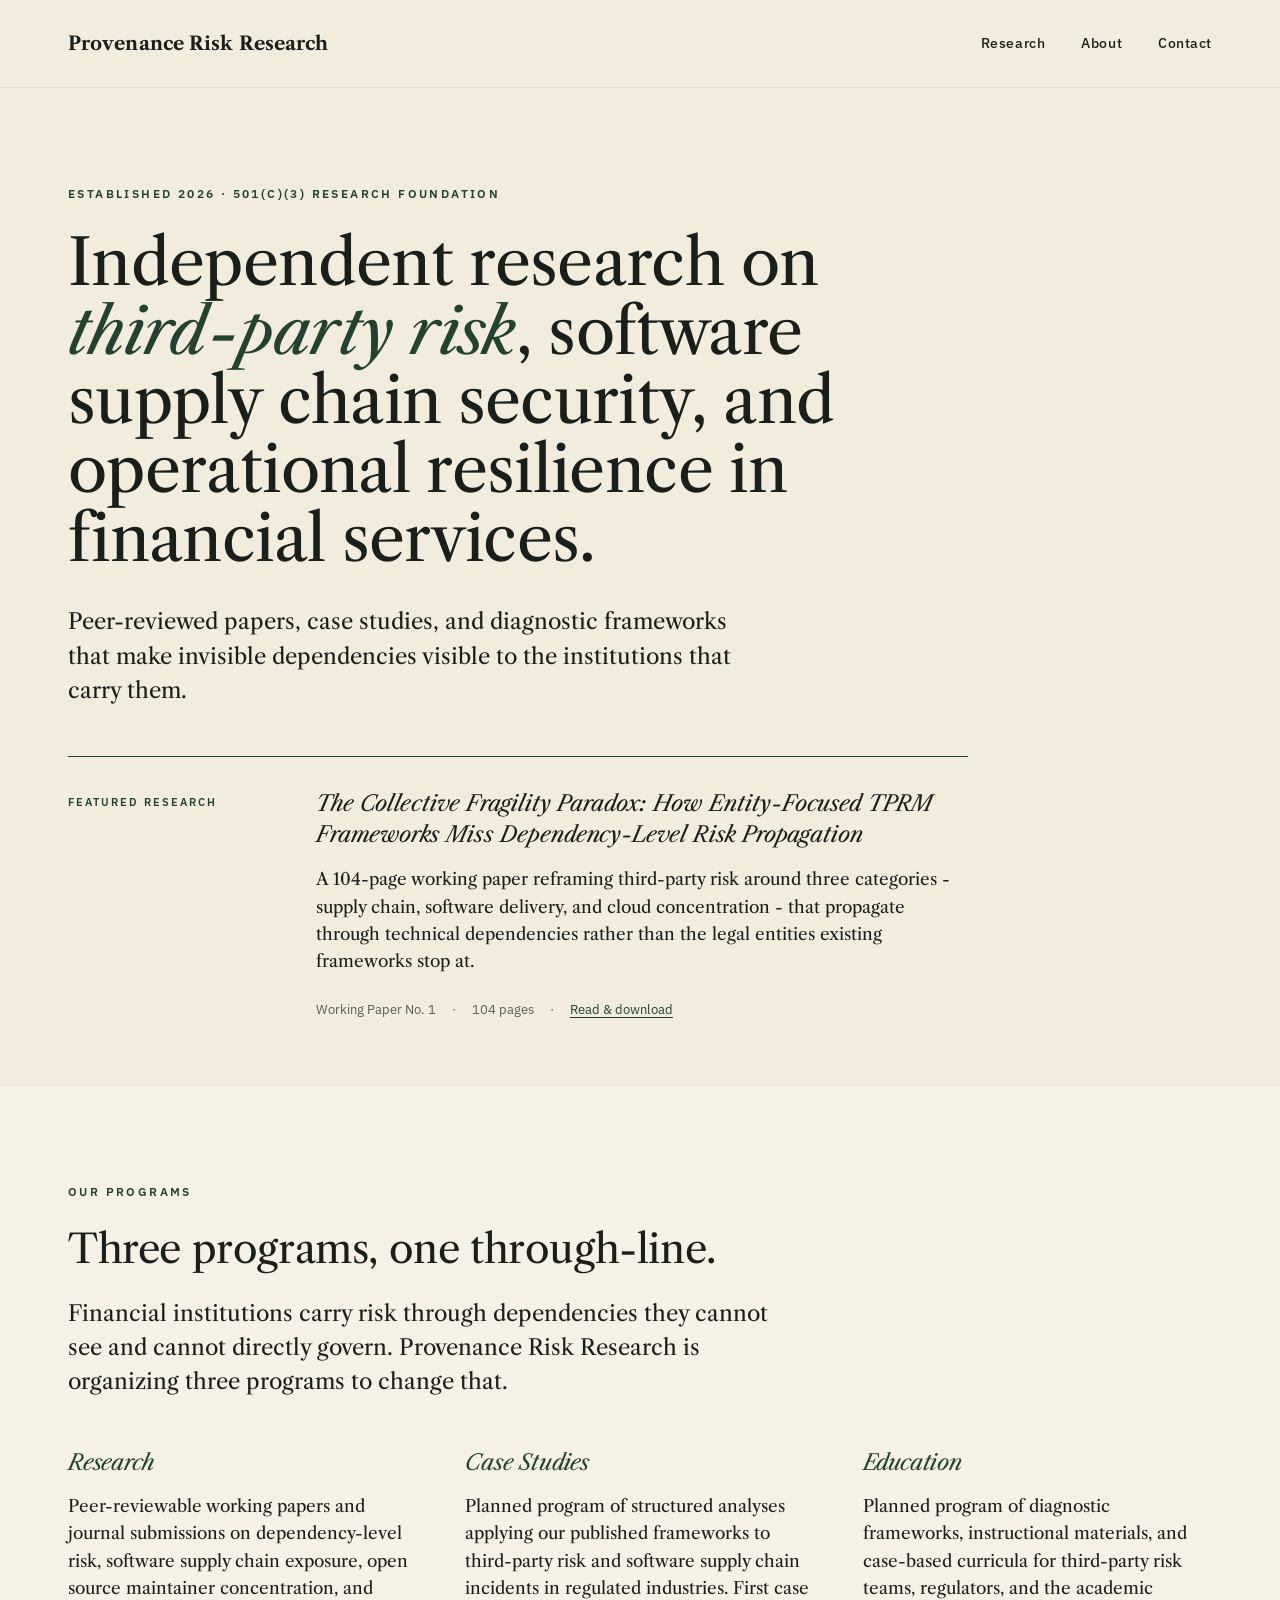
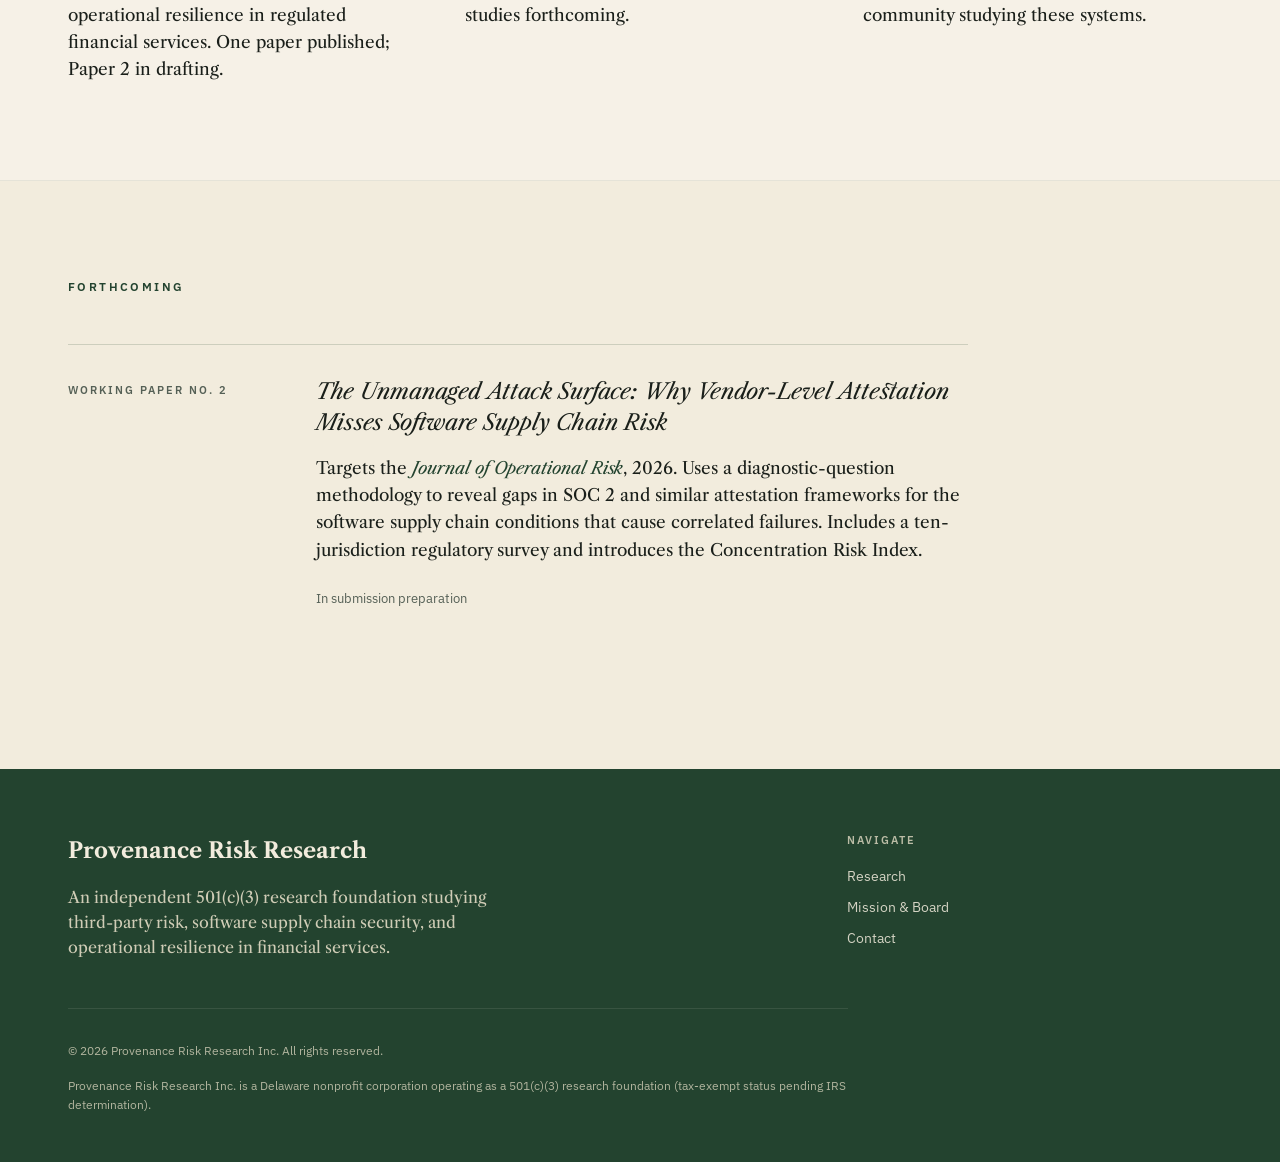
==== index.html @ a66f8438 "feat: initial commit - Provenance Risk Research site MVP v1.0 Home, Research, About, and Contact pag" ====
<!DOCTYPE html>
<html lang="en">
<head>
<meta charset="UTF-8">
<meta name="viewport" content="width=device-width, initial-scale=1.0">
<title>Provenance Risk Research - Independent research on third-party risk and software supply chain security</title>
<meta name="description" content="Provenance Risk Research Inc. is a 501(c)(3) research foundation publishing peer-reviewed work on third-party risk management, software supply chain security, and operational resilience in financial services.">
<meta name="robots" content="index, follow">

<meta property="og:title" content="Provenance Risk Research">
<meta property="og:description" content="Independent 501(c)(3) research on third-party risk, software supply chain security, and operational resilience in financial services.">
<meta property="og:type" content="website">
<meta property="og:url" content="https://provenanceriskresearch.org/">

<link rel="preconnect" href="https://fonts.googleapis.com">
<link rel="preconnect" href="https://fonts.gstatic.com" crossorigin>
<link href="https://fonts.googleapis.com/css2?family=Libre+Caslon+Text:ital,wght@0,400;0,700;1,400&family=IBM+Plex+Sans:wght@400;500;600&display=swap" rel="stylesheet">
<link rel="stylesheet" href="css/styles.css">
</head>
<body>
<a class="skip-link" href="#main">Skip to content</a>

<header class="site-header">
  <div class="page nav" role="navigation" aria-label="Primary">
    <a href="/" class="wordmark">Provenance Risk Research</a>
    <button class="nav-toggle" aria-controls="nav-links" aria-expanded="false">Menu</button>
    <ul class="nav-links" id="nav-links">
      <li><a href="research.html">Research</a></li>
      <li><a href="about.html">About</a></li>
      <li><a href="contact.html">Contact</a></li>
    </ul>
  </div>
</header>

<main id="main">

  <section class="hero">
    <div class="page">
      <span class="eyebrow">Established 2026 &middot; 501(c)(3) Research Foundation</span>
      <h1 class="headline">Independent research on <em>third-party risk</em>, software supply chain security, and operational resilience in financial services.</h1>
      <p class="lede">Peer-reviewed papers, case studies, and diagnostic frameworks that make invisible dependencies visible to the institutions that carry them.</p>

      <div class="featured-paper">
        <div class="label">Featured Research</div>
        <div>
          <div class="title"><a href="research.html#paper-1">The Collective Fragility Paradox: How Entity-Focused TPRM Frameworks Miss Dependency-Level Risk Propagation</a></div>
          <p class="abstract">A 104-page working paper reframing third-party risk around three categories - supply chain, software delivery, and cloud concentration - that propagate through technical dependencies rather than the legal entities existing frameworks stop at.</p>
          <div class="meta-row">
            <span>Working Paper No. 1</span>
            <span>&middot;</span>
            <span>104 pages</span>
            <span>&middot;</span>
            <a href="research.html#paper-1">Read &amp; download</a>
          </div>
        </div>
      </div>
    </div>
  </section>

  <section class="pillars">
    <div class="page">
      <span class="eyebrow">Our Programs</span>
      <h2>Three programs, one through-line.</h2>
      <p class="lede" style="max-width: 720px; margin-top: var(--space-3);">Financial institutions carry risk through dependencies they cannot see and cannot directly govern. Provenance Risk Research is organizing three programs to change that.</p>

      <div class="pillars-grid">
        <div class="pillar">
          <h3>Research</h3>
          <p>Peer-reviewable working papers and journal submissions on dependency-level risk, software supply chain exposure, open source maintainer concentration, and operational resilience in regulated financial services. One paper published; Paper 2 in drafting.</p>
        </div>
        <div class="pillar">
          <h3>Case Studies</h3>
          <p>Planned program of structured analyses applying our published frameworks to third-party risk and software supply chain incidents in regulated industries. First case studies forthcoming.</p>
        </div>
        <div class="pillar">
          <h3>Education</h3>
          <p>Planned program of diagnostic frameworks, instructional materials, and case-based curricula for third-party risk teams, regulators, and the academic community studying these systems.</p>
        </div>
      </div>
    </div>
  </section>

  <section class="hero">
    <div class="page">
      <span class="eyebrow">Forthcoming</span>
      <div class="featured-paper" style="border-top-color: var(--rule);">
        <div class="label" style="color: var(--ink-muted);">Working Paper No. 2</div>
        <div>
          <div class="title" style="color: var(--ink);">The Unmanaged Attack Surface: Why Vendor-Level Attestation Misses Software Supply Chain Risk</div>
          <p class="abstract">Targets the <em>Journal of Operational Risk</em>, 2026. Uses a diagnostic-question methodology to reveal gaps in SOC 2 and similar attestation frameworks for the software supply chain conditions that cause correlated failures. Includes a ten-jurisdiction regulatory survey and introduces the Concentration Risk Index.</p>
          <div class="meta-row">
            <span>In submission preparation</span>
          </div>
        </div>
      </div>
    </div>
  </section>

</main>

<footer class="site-footer">
  <div class="page">
    <div class="footer-grid">
      <div>
        <div class="wordmark-white">Provenance Risk Research</div>
        <p class="tagline">An independent 501(c)(3) research foundation studying third-party risk, software supply chain security, and operational resilience in financial services.</p>
      </div>
      <div>
        <h4>Navigate</h4>
        <ul>
          <li><a href="research.html">Research</a></li>
          <li><a href="about.html">Mission &amp; Board</a></li>
          <li><a href="contact.html">Contact</a></li>
        </ul>
      </div>
    </div>
    <div class="footer-legal">
      <p>&copy; 2026 Provenance Risk Research Inc. All rights reserved.</p>
      <p>Provenance Risk Research Inc. is a Delaware nonprofit corporation operating as a 501(c)(3) research foundation (tax-exempt status pending IRS determination).</p>
    </div>
  </div>
</footer>

<script src="js/main.js"></script>
</body>
</html>
---- css/styles.css ----
/* Provenance Risk Research - styles.css
   Palette: Deep Forest + Cream
   Type: Libre Caslon Text (serif) + IBM Plex Sans (sans)
*/

:root {
  --forest: #23432F;
  --forest-deep: #1A3024;
  --forest-muted: #4A6354;
  --cream: #F2ECDD;
  --cream-light: #F6F1E7;
  --cream-warm: #EEE5CE;
  --ink: #1A1F1A;
  --ink-muted: #556056;
  --rule: rgba(35, 67, 47, 0.18);
  --rule-soft: rgba(35, 67, 47, 0.08);

  --font-serif: 'Libre Caslon Text', 'Source Serif 4', Georgia, serif;
  --font-sans: 'IBM Plex Sans', -apple-system, BlinkMacSystemFont, 'Segoe UI', sans-serif;

  --space-1: 8px;
  --space-2: 16px;
  --space-3: 24px;
  --space-4: 32px;
  --space-5: 48px;
  --space-6: 64px;
  --space-7: 96px;
  --space-8: 128px;

  --page-max: 1240px;
  --content-max: 720px;
  --wide-max: 960px;
}

* { box-sizing: border-box; margin: 0; padding: 0; }

html {
  font-size: 16px;
  scroll-behavior: smooth;
}

body {
  font-family: var(--font-serif);
  font-size: 18px;
  line-height: 1.65;
  color: var(--ink);
  background: var(--cream);
  -webkit-font-smoothing: antialiased;
  -moz-osx-font-smoothing: grayscale;
}

/* ===== Skip link (accessibility) ===== */
.skip-link {
  position: absolute;
  left: -9999px;
  top: 0;
  background: var(--forest);
  color: var(--cream);
  padding: 12px 20px;
  font-family: var(--font-sans);
  font-size: 14px;
  text-decoration: none;
  z-index: 1000;
}
.skip-link:focus { left: 16px; top: 16px; }

/* ===== Typography ===== */
h1, h2, h3, h4, h5, h6 { font-family: var(--font-serif); font-weight: 400; letter-spacing: -0.01em; }

h1 { font-size: clamp(40px, 5.5vw, 64px); line-height: 1.08; }
h2 { font-size: clamp(28px, 3.2vw, 40px); line-height: 1.2; }
h3 { font-size: 22px; line-height: 1.35; }
h4 { font-size: 18px; line-height: 1.4; font-weight: 700; }

p { margin-bottom: 1em; }
p:last-child { margin-bottom: 0; }

em { font-style: italic; color: var(--forest); }

a {
  color: var(--forest);
  text-decoration: underline;
  text-decoration-thickness: 1px;
  text-underline-offset: 3px;
  transition: color 0.15s ease;
}
a:hover { color: var(--forest-deep); text-decoration-thickness: 2px; }

.eyebrow {
  font-family: var(--font-sans);
  font-size: 12px;
  font-weight: 600;
  letter-spacing: 0.2em;
  text-transform: uppercase;
  color: var(--forest);
  margin-bottom: var(--space-3);
  display: block;
}

.lede {
  font-size: clamp(18px, 2vw, 22px);
  line-height: 1.55;
  color: var(--ink);
}

.meta {
  font-family: var(--font-sans);
  font-size: 13px;
  letter-spacing: 0.02em;
  color: var(--ink-muted);
}

/* ===== Layout ===== */
.page {
  max-width: var(--page-max);
  margin: 0 auto;
  padding: 0 var(--space-5);
}

.content {
  max-width: var(--content-max);
}

.wide {
  max-width: var(--wide-max);
}

/* ===== Header / Nav ===== */
.site-header {
  padding: var(--space-4) 0;
  border-bottom: 1px solid var(--rule-soft);
  background: var(--cream);
}

.nav {
  display: flex;
  justify-content: space-between;
  align-items: center;
}

.wordmark {
  font-family: var(--font-serif);
  font-size: 19px;
  font-weight: 700;
  letter-spacing: 0.005em;
  color: var(--ink);
  text-decoration: none;
  line-height: 1;
}
.wordmark:hover { color: var(--forest); text-decoration: none; }

.nav-links {
  display: flex;
  gap: 36px;
  list-style: none;
  font-family: var(--font-sans);
  font-size: 14px;
  font-weight: 500;
  letter-spacing: 0.04em;
}

.nav-links a {
  color: var(--ink);
  text-decoration: none;
  padding: 6px 0;
  border-bottom: 1px solid transparent;
  transition: border-color 0.15s ease, color 0.15s ease;
}
.nav-links a:hover { color: var(--forest); border-bottom-color: var(--forest); }
.nav-links a.active { color: var(--forest); border-bottom-color: var(--forest); }

.nav-toggle {
  display: none;
  background: none;
  border: 0;
  padding: 8px;
  cursor: pointer;
  color: var(--ink);
  font-family: var(--font-sans);
  font-size: 13px;
}

/* ===== Hero ===== */
.hero {
  padding: var(--space-7) 0 var(--space-6);
}

.hero .headline {
  max-width: 900px;
  margin-bottom: var(--space-4);
}

.hero .lede {
  max-width: 700px;
  margin-bottom: var(--space-5);
}

/* ===== Featured callout (paper on home) ===== */
.featured-paper {
  border-top: 1px solid var(--forest);
  padding-top: var(--space-4);
  display: grid;
  grid-template-columns: 200px 1fr;
  gap: var(--space-5);
  max-width: 900px;
  margin-top: var(--space-5);
}

.featured-paper .label {
  font-family: var(--font-sans);
  font-size: 11px;
  font-weight: 600;
  letter-spacing: 0.18em;
  text-transform: uppercase;
  color: var(--forest);
  padding-top: 4px;
}

.featured-paper .title {
  font-family: var(--font-serif);
  font-size: 22px;
  font-style: italic;
  line-height: 1.4;
  margin-bottom: var(--space-2);
}
.featured-paper .title a { text-decoration: none; color: var(--ink); }
.featured-paper .title a:hover { color: var(--forest); }

.featured-paper .abstract {
  font-size: 17px;
  line-height: 1.6;
  color: var(--ink);
  margin-bottom: var(--space-3);
}

.featured-paper .meta-row {
  font-family: var(--font-sans);
  font-size: 13px;
  color: var(--ink-muted);
  display: flex;
  gap: 16px;
  flex-wrap: wrap;
}
.featured-paper .meta-row a {
  color: var(--forest);
  text-decoration: underline;
  text-underline-offset: 3px;
}

/* ===== Pillars ===== */
.pillars {
  padding: var(--space-7) 0;
  background: var(--cream-light);
  border-top: 1px solid var(--rule-soft);
  border-bottom: 1px solid var(--rule-soft);
}

.pillars-grid {
  display: grid;
  grid-template-columns: repeat(3, 1fr);
  gap: var(--space-5);
  margin-top: var(--space-5);
}

.pillar h3 {
  color: var(--forest);
  margin-bottom: var(--space-2);
  font-style: italic;
}

.pillar p {
  font-size: 17px;
  line-height: 1.6;
}

/* ===== Page header (inner pages) ===== */
.page-header {
  padding: var(--space-6) 0 var(--space-5);
  border-bottom: 1px solid var(--rule);
}

.page-header h1 {
  font-size: clamp(36px, 4.5vw, 52px);
  margin-bottom: var(--space-3);
}

.page-header .lede {
  max-width: 680px;
}

/* ===== Research listing ===== */
.paper-list {
  padding: var(--space-6) 0;
}

.paper-entry {
  padding: var(--space-5) 0;
  border-bottom: 1px solid var(--rule-soft);
  display: grid;
  grid-template-columns: 220px 1fr;
  gap: var(--space-5);
}
.paper-entry:last-child { border-bottom: 0; }

.paper-entry .side {
  font-family: var(--font-sans);
  font-size: 12px;
  font-weight: 600;
  letter-spacing: 0.18em;
  text-transform: uppercase;
  color: var(--forest);
}
.paper-entry .side .status {
  display: block;
  margin-top: 6px;
  font-weight: 400;
  letter-spacing: 0.04em;
  text-transform: none;
  color: var(--ink-muted);
  font-size: 13px;
}

.paper-entry h2 {
  font-style: italic;
  font-size: 26px;
  line-height: 1.3;
  margin-bottom: var(--space-3);
}
.paper-entry h2 a { color: var(--ink); text-decoration: none; }
.paper-entry h2 a:hover { color: var(--forest); }

.paper-entry .abstract {
  font-size: 17px;
  line-height: 1.6;
  margin-bottom: var(--space-3);
}

.paper-entry .actions {
  display: flex;
  gap: var(--space-3);
  font-family: var(--font-sans);
  font-size: 14px;
  font-weight: 500;
}

/* ===== Dataset card ===== */
.dataset {
  padding: var(--space-5) 0;
  border-bottom: 1px solid var(--rule-soft);
}

.dataset h2 {
  font-style: italic;
  font-size: 26px;
  margin-bottom: var(--space-2);
}

.dataset .dataset-meta {
  font-family: var(--font-sans);
  font-size: 13px;
  color: var(--ink-muted);
  margin-bottom: var(--space-3);
  letter-spacing: 0.02em;
}

.dataset .description {
  font-size: 17px;
  line-height: 1.6;
  margin-bottom: var(--space-3);
  max-width: 720px;
}

/* ===== About: board ===== */
.board {
  padding: var(--space-6) 0;
}

.board-grid {
  display: grid;
  grid-template-columns: repeat(3, 1fr);
  gap: var(--space-5);
  margin-top: var(--space-4);
}

.director {
  padding-top: var(--space-3);
  border-top: 1px solid var(--forest);
}

.director h3 {
  font-size: 20px;
  font-weight: 700;
  margin-bottom: var(--space-1);
}

.director .title {
  font-family: var(--font-sans);
  font-size: 12px;
  font-weight: 600;
  letter-spacing: 0.15em;
  text-transform: uppercase;
  color: var(--forest);
  margin-bottom: var(--space-2);
}

.director .bio {
  font-size: 16px;
  line-height: 1.6;
  color: var(--ink);
}

/* ===== Section heading (inner content) ===== */
.section {
  padding: var(--space-6) 0;
}
.section + .section { padding-top: 0; }

.section h2 {
  margin-bottom: var(--space-3);
}

.section .body p {
  font-size: 18px;
  line-height: 1.7;
  max-width: 720px;
  margin-bottom: var(--space-3);
}

/* ===== Contact ===== */
.contact-block {
  padding: var(--space-6) 0 var(--space-7);
}

.contact-item {
  margin-bottom: var(--space-5);
  max-width: 640px;
}

.contact-item .label {
  font-family: var(--font-sans);
  font-size: 12px;
  font-weight: 600;
  letter-spacing: 0.18em;
  text-transform: uppercase;
  color: var(--forest);
  margin-bottom: var(--space-2);
  display: block;
}

.contact-item .email {
  font-family: var(--font-serif);
  font-size: 24px;
  font-style: italic;
}

/* ===== Footer ===== */
.site-footer {
  background: var(--forest);
  color: var(--cream);
  padding: var(--space-6) 0 var(--space-4);
  margin-top: var(--space-7);
}

.footer-grid {
  display: grid;
  grid-template-columns: 2fr 1fr;
  gap: var(--space-5);
  margin-bottom: var(--space-5);
}

.footer-grid h4 {
  font-family: var(--font-sans);
  font-size: 11px;
  font-weight: 600;
  letter-spacing: 0.18em;
  text-transform: uppercase;
  color: var(--cream-warm);
  margin-bottom: var(--space-2);
  opacity: 0.75;
}

.site-footer .wordmark-white {
  font-family: var(--font-serif);
  font-size: 22px;
  font-weight: 700;
  color: var(--cream);
  margin-bottom: var(--space-2);
}

.site-footer .tagline {
  font-size: 16px;
  line-height: 1.55;
  color: var(--cream-warm);
  opacity: 0.85;
  max-width: 420px;
}

.site-footer ul {
  list-style: none;
  font-family: var(--font-sans);
  font-size: 14px;
}
.site-footer ul li { margin-bottom: var(--space-1); }
.site-footer a {
  color: var(--cream);
  text-decoration: none;
  opacity: 0.85;
}
.site-footer a:hover { opacity: 1; text-decoration: underline; text-underline-offset: 3px; }

.footer-legal {
  padding-top: var(--space-4);
  border-top: 1px solid rgba(242, 236, 221, 0.15);
  font-family: var(--font-sans);
  font-size: 12px;
  color: var(--cream-warm);
  opacity: 0.7;
  line-height: 1.6;
  max-width: 780px;
}

.footer-legal p { margin-bottom: var(--space-2); }

/* ===== Responsive ===== */
@media (max-width: 900px) {
  .pillars-grid { grid-template-columns: 1fr; }
  .board-grid { grid-template-columns: 1fr; }
  .footer-grid { grid-template-columns: 1fr; }
  .featured-paper { grid-template-columns: 1fr; gap: var(--space-3); }
  .paper-entry { grid-template-columns: 1fr; gap: var(--space-3); }
}

@media (max-width: 720px) {
  .page { padding: 0 var(--space-3); }
  .hero { padding: var(--space-5) 0 var(--space-4); }
  .section { padding: var(--space-5) 0; }
  .nav-links { display: none; }
  .nav-toggle { display: block; }
  .nav-links.open {
    display: flex;
    position: absolute;
    top: 72px;
    left: 0;
    right: 0;
    background: var(--cream);
    flex-direction: column;
    gap: 0;
    padding: var(--space-3) var(--space-5);
    border-bottom: 1px solid var(--rule);
    z-index: 10;
  }
  .nav-links.open li { padding: 12px 0; border-bottom: 1px solid var(--rule-soft); }
  .nav-links.open li:last-child { border-bottom: 0; }
}
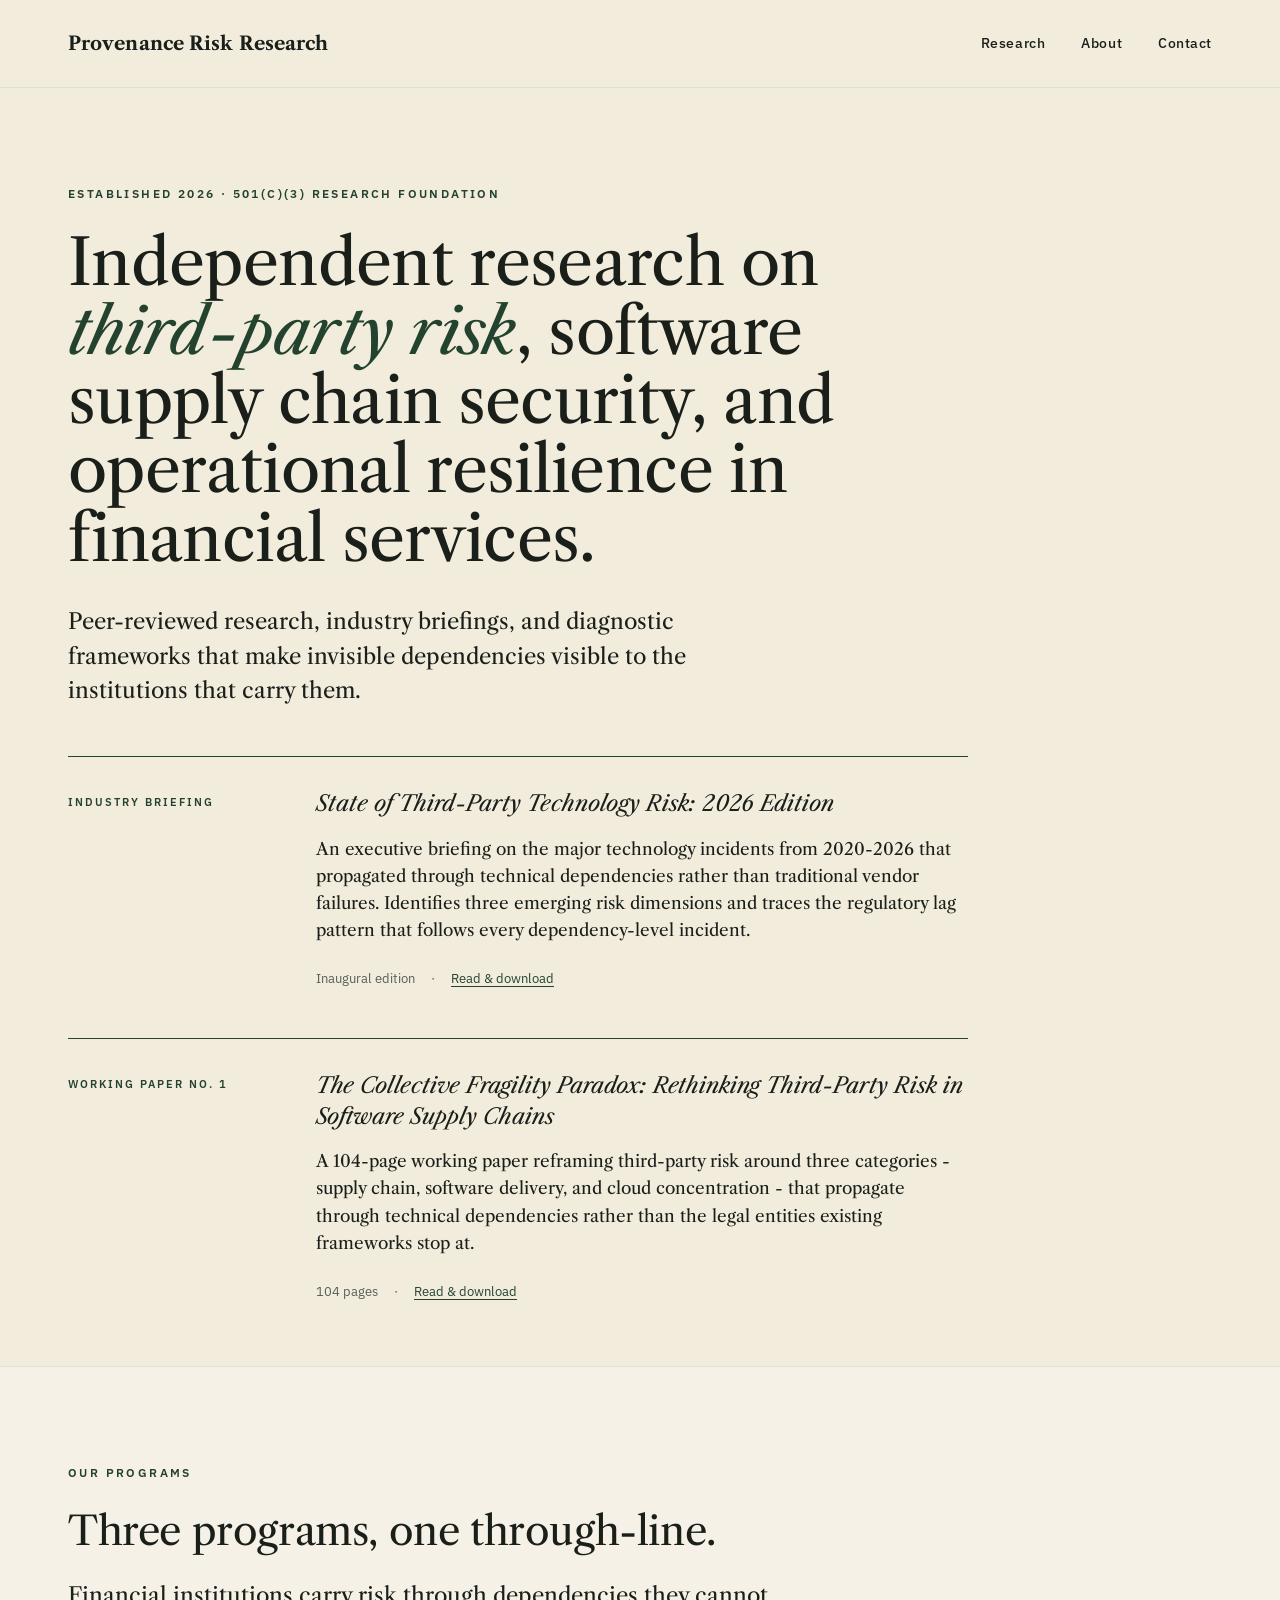
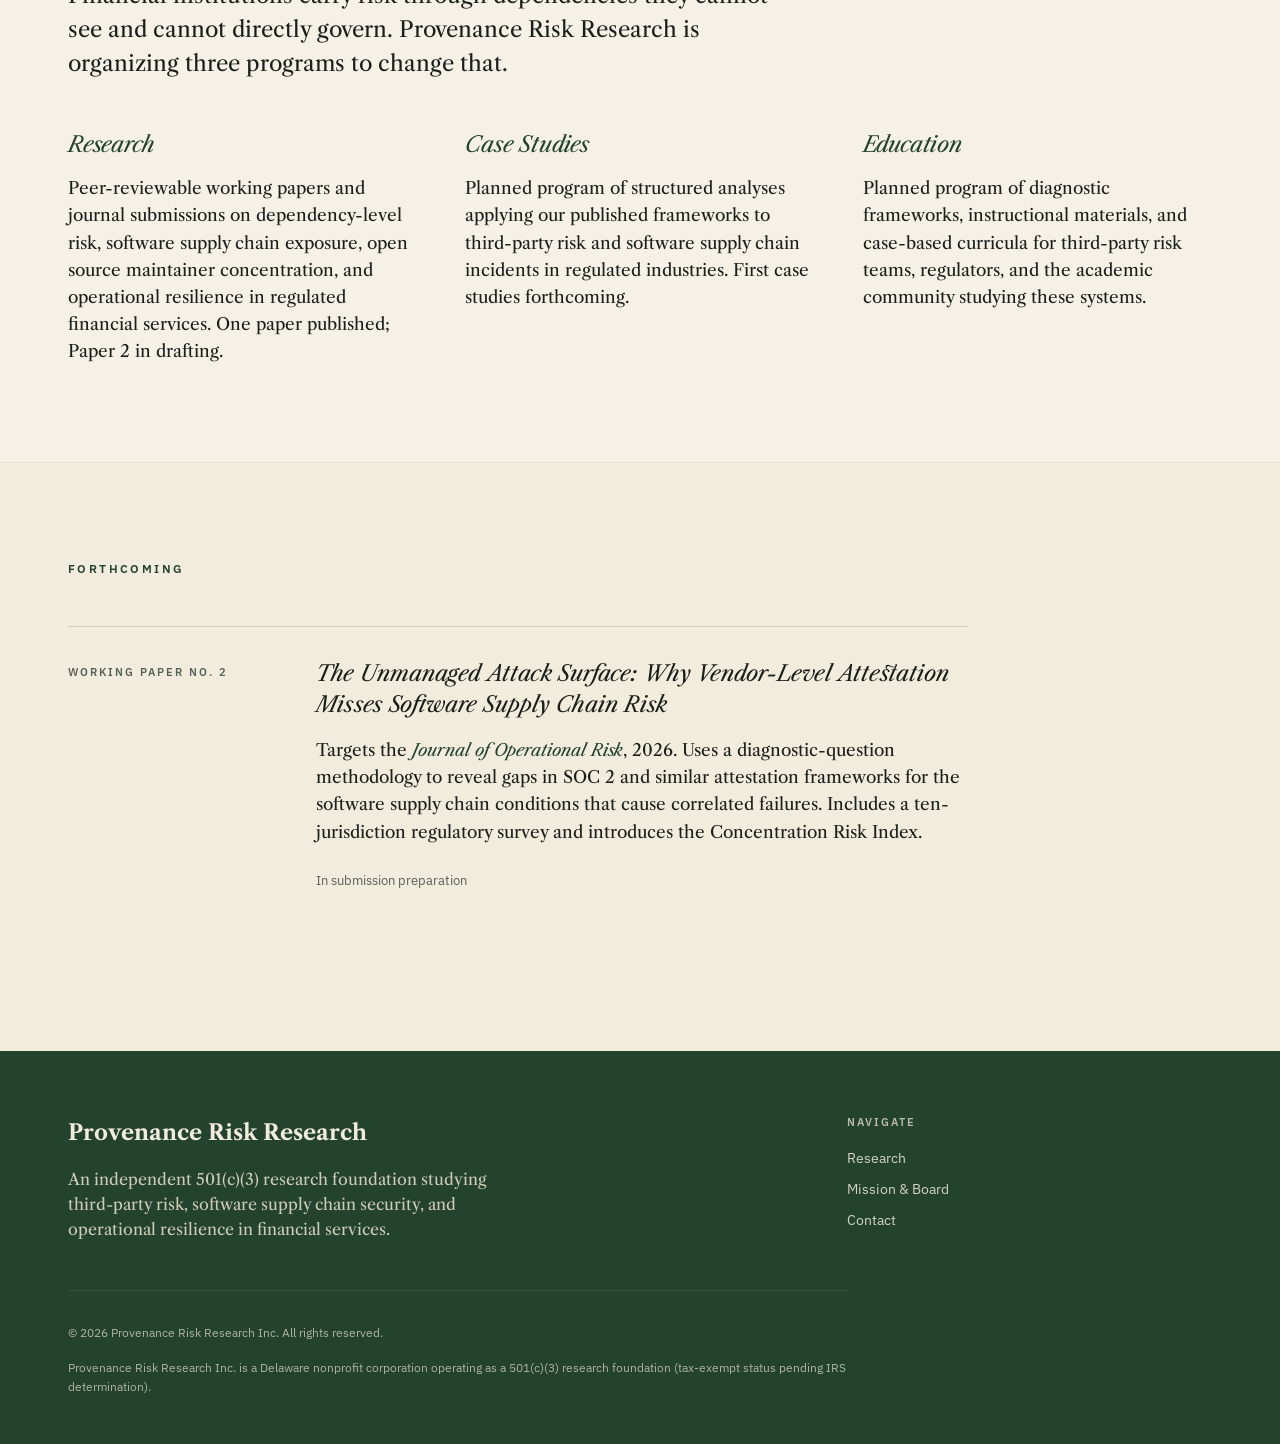
==== commit 3999109b: "feat: launch payload - State of TPR 2026 whitepaper + Featured section reorder Coordinated PRR launc" ====
--- a/index.html
+++ b/index.html
@@ -38,16 +38,27 @@
     <div class="page">
       <span class="eyebrow">Established 2026 &middot; 501(c)(3) Research Foundation</span>
       <h1 class="headline">Independent research on <em>third-party risk</em>, software supply chain security, and operational resilience in financial services.</h1>
-      <p class="lede">Peer-reviewed papers, case studies, and diagnostic frameworks that make invisible dependencies visible to the institutions that carry them.</p>
+      <p class="lede">Peer-reviewed research, industry briefings, and diagnostic frameworks that make invisible dependencies visible to the institutions that carry them.</p>
 
       <div class="featured-paper">
-        <div class="label">Featured Research</div>
+        <div class="label">Industry Briefing</div>
         <div>
-          <div class="title"><a href="research.html#paper-1">The Collective Fragility Paradox: How Entity-Focused TPRM Frameworks Miss Dependency-Level Risk Propagation</a></div>
+          <div class="title"><a href="research.html#state-of-risk-2026">State of Third-Party Technology Risk: 2026 Edition</a></div>
+          <p class="abstract">An executive briefing on the major technology incidents from 2020-2026 that propagated through technical dependencies rather than traditional vendor failures. Identifies three emerging risk dimensions and traces the regulatory lag pattern that follows every dependency-level incident.</p>
+          <div class="meta-row">
+            <span>Inaugural edition</span>
+            <span>&middot;</span>
+            <a href="research.html#state-of-risk-2026">Read &amp; download</a>
+          </div>
+        </div>
+      </div>
+
+      <div class="featured-paper" style="margin-top: var(--space-5);">
+        <div class="label">Working Paper No. 1</div>
+        <div>
+          <div class="title"><a href="research.html#paper-1">The Collective Fragility Paradox: Rethinking Third-Party Risk in Software Supply Chains</a></div>
           <p class="abstract">A 104-page working paper reframing third-party risk around three categories - supply chain, software delivery, and cloud concentration - that propagate through technical dependencies rather than the legal entities existing frameworks stop at.</p>
           <div class="meta-row">
-            <span>Working Paper No. 1</span>
-            <span>&middot;</span>
             <span>104 pages</span>
             <span>&middot;</span>
             <a href="research.html#paper-1">Read &amp; download</a>
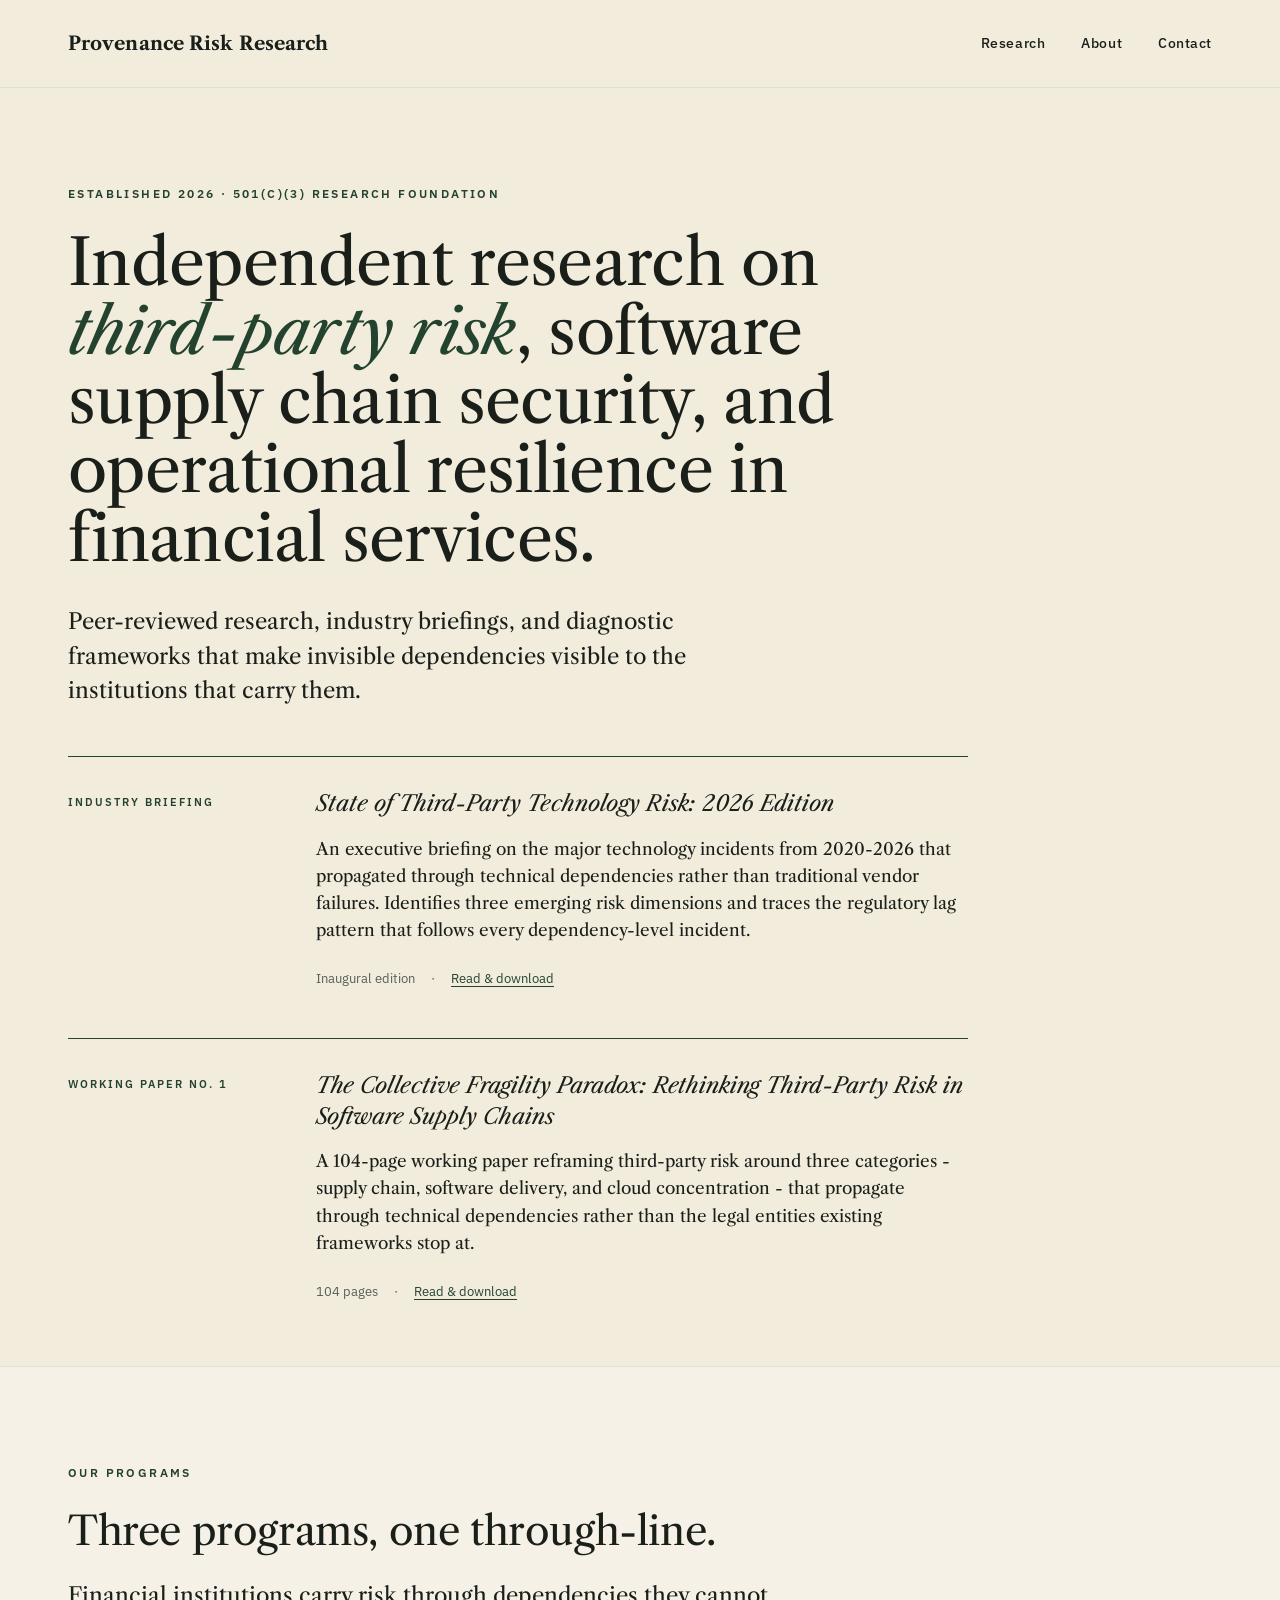
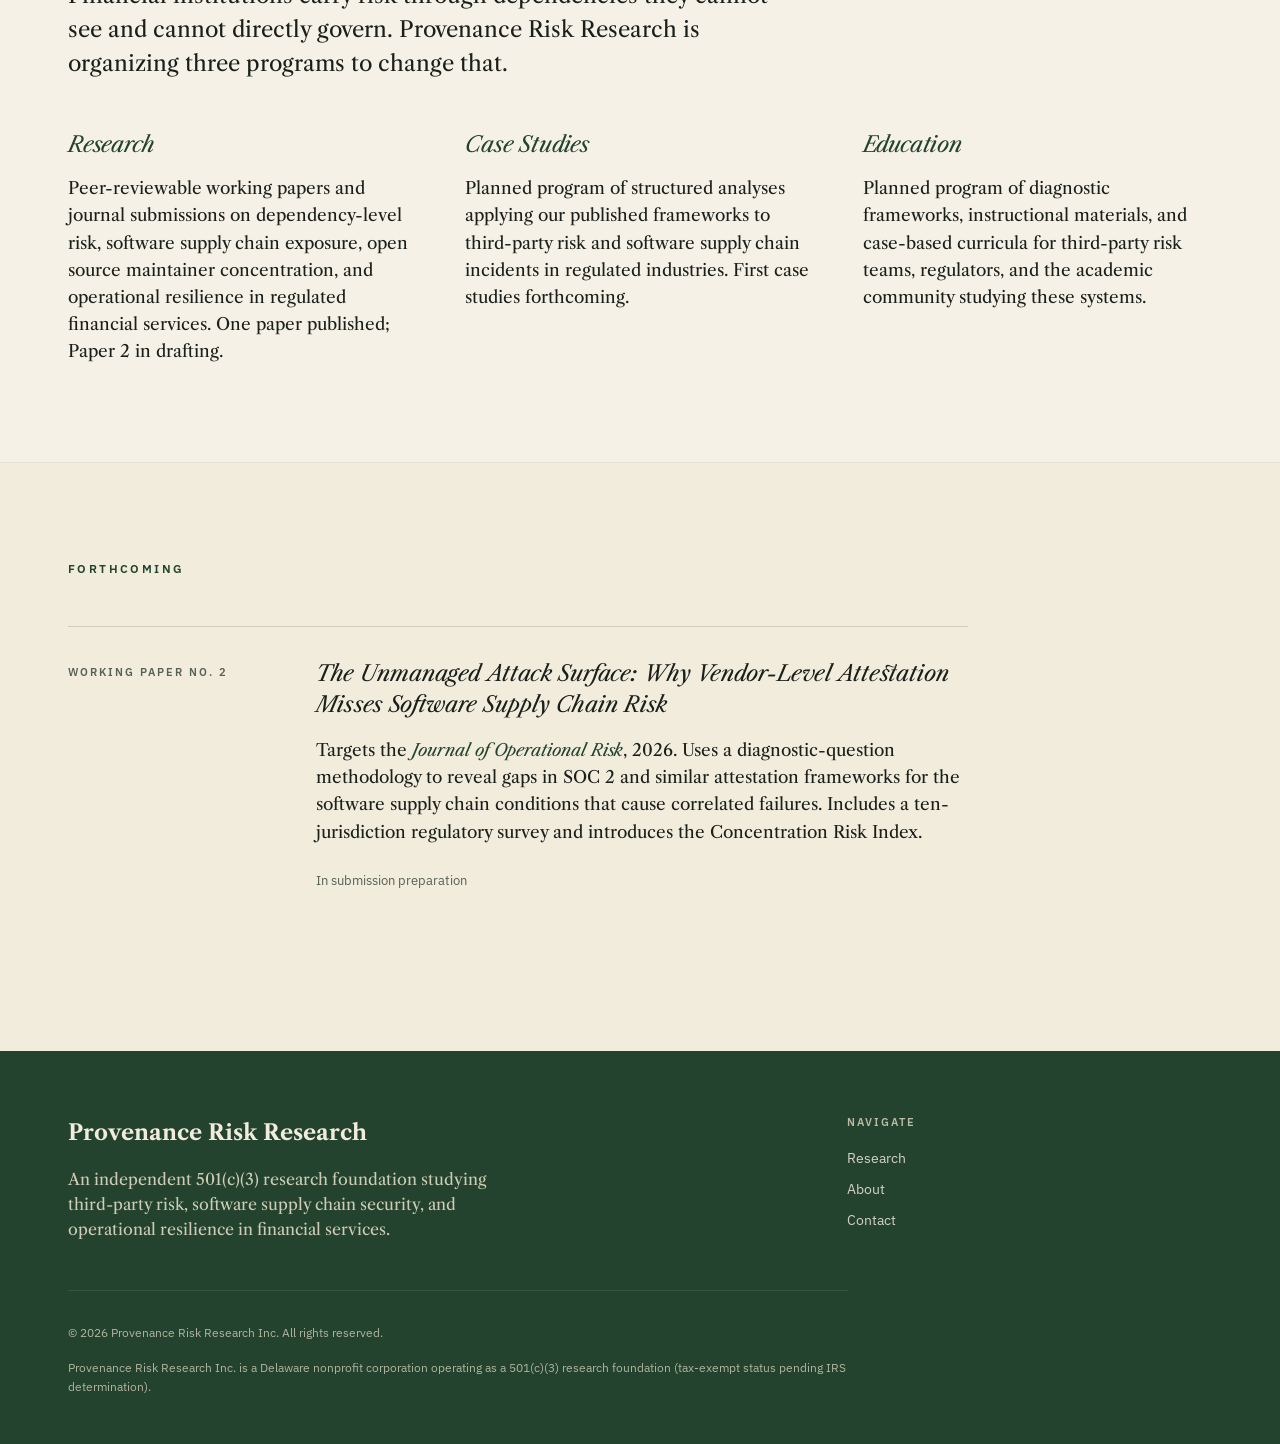
==== commit 0a8a4517: "fix: pre-launch read-through cleanups - About H2 said 'Research, case studies, and diagnostic framew" ====
--- a/index.html
+++ b/index.html
@@ -120,7 +120,7 @@
         <h4>Navigate</h4>
         <ul>
           <li><a href="research.html">Research</a></li>
-          <li><a href="about.html">Mission &amp; Board</a></li>
+          <li><a href="about.html">About</a></li>
           <li><a href="contact.html">Contact</a></li>
         </ul>
       </div>
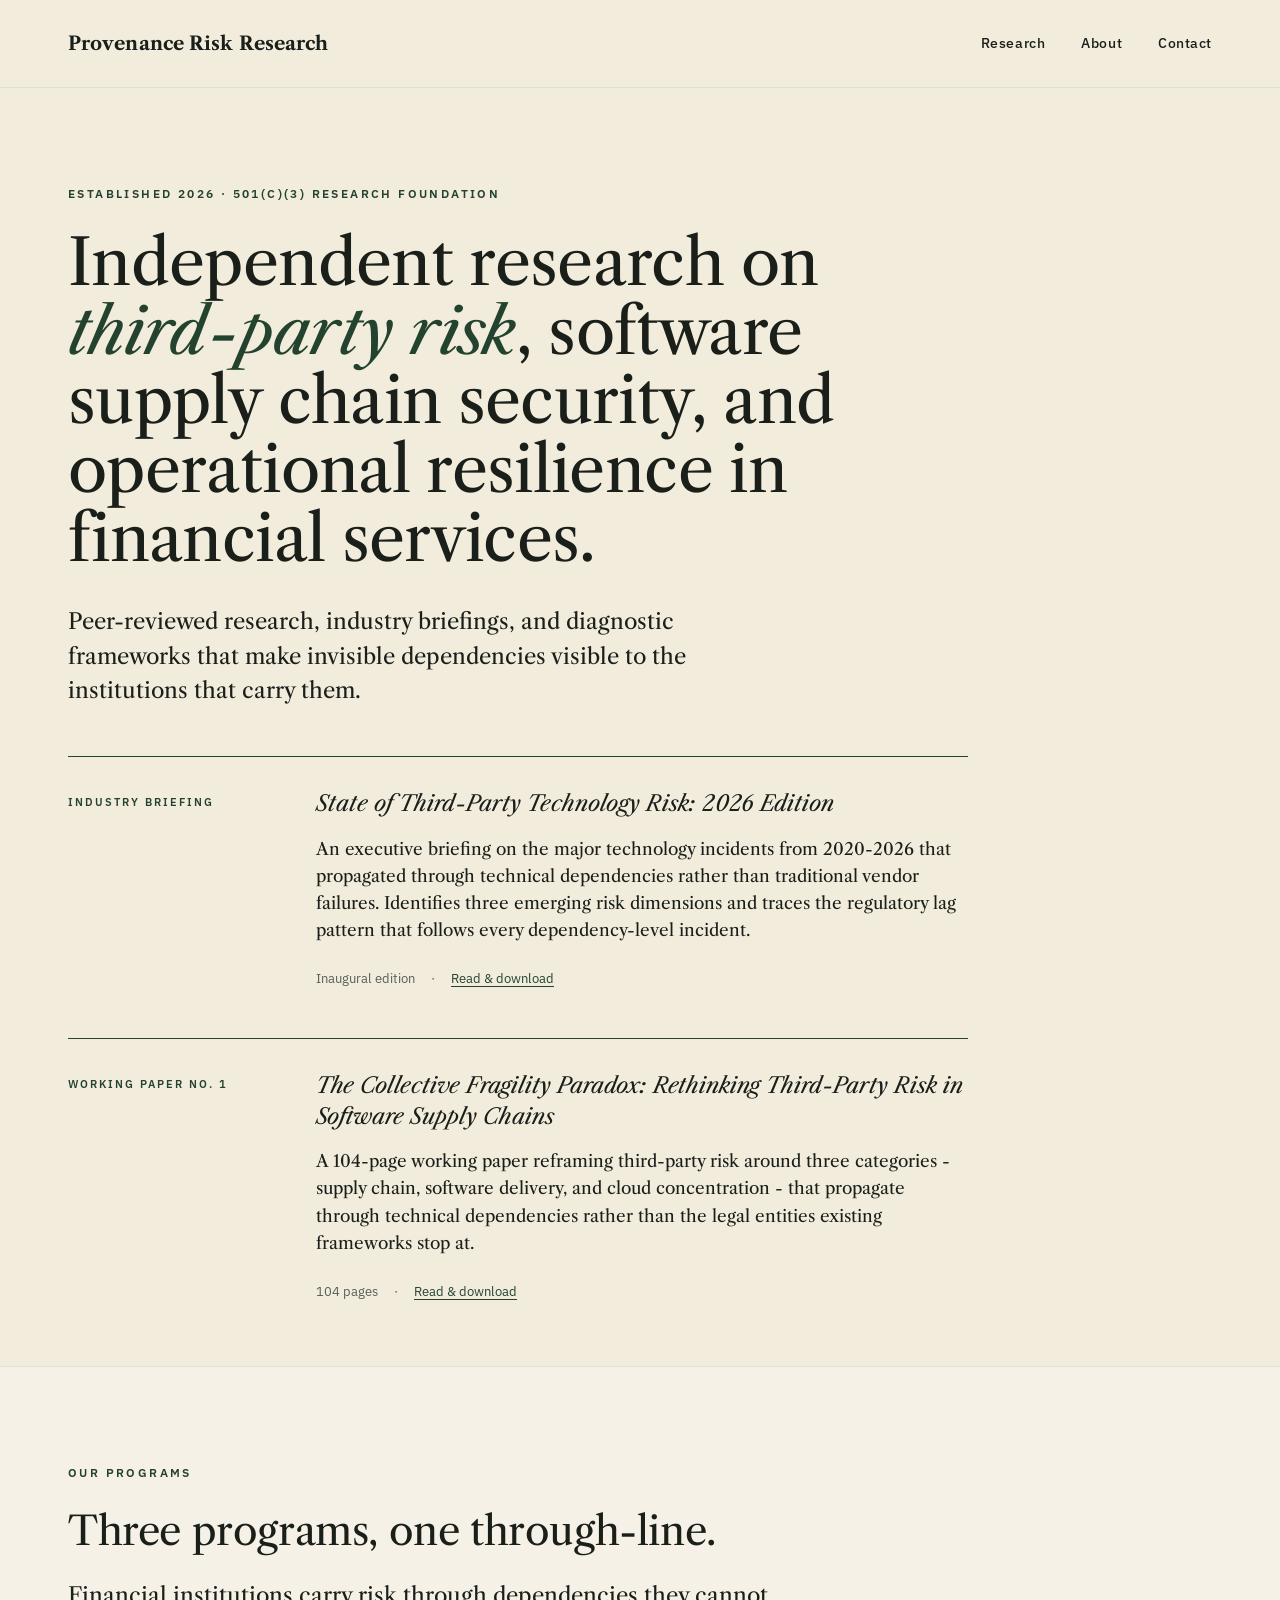
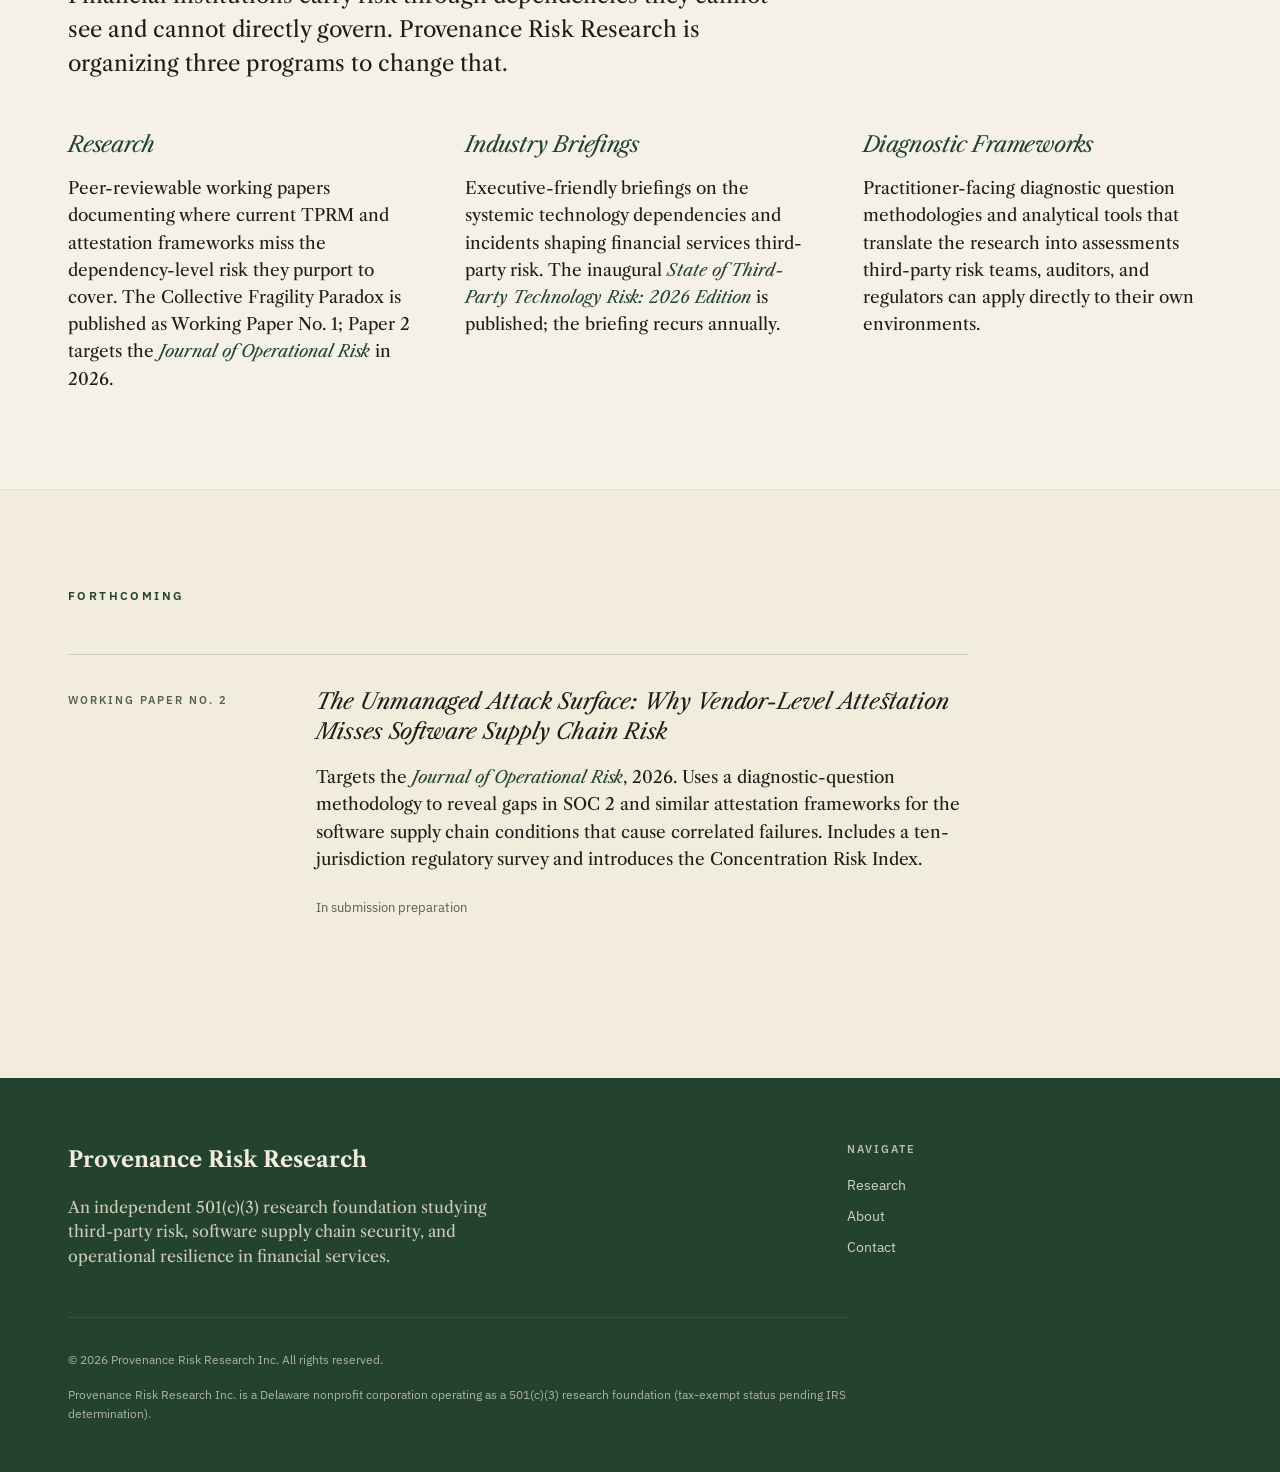
==== commit 8b1f6e7d: "fix: align home pillars with subhead - Research / Industry Briefings / Diagnostic Frameworks The hom" ====
--- a/index.html
+++ b/index.html
@@ -77,15 +77,15 @@
       <div class="pillars-grid">
         <div class="pillar">
           <h3>Research</h3>
-          <p>Peer-reviewable working papers and journal submissions on dependency-level risk, software supply chain exposure, open source maintainer concentration, and operational resilience in regulated financial services. One paper published; Paper 2 in drafting.</p>
+          <p>Peer-reviewable working papers documenting where current TPRM and attestation frameworks miss the dependency-level risk they purport to cover. The Collective Fragility Paradox is published as Working Paper No. 1; Paper 2 targets the <em>Journal of Operational Risk</em> in 2026.</p>
         </div>
         <div class="pillar">
-          <h3>Case Studies</h3>
-          <p>Planned program of structured analyses applying our published frameworks to third-party risk and software supply chain incidents in regulated industries. First case studies forthcoming.</p>
+          <h3>Industry Briefings</h3>
+          <p>Executive-friendly briefings on the systemic technology dependencies and incidents shaping financial services third-party risk. The inaugural <em>State of Third-Party Technology Risk: 2026 Edition</em> is published; the briefing recurs annually.</p>
         </div>
         <div class="pillar">
-          <h3>Education</h3>
-          <p>Planned program of diagnostic frameworks, instructional materials, and case-based curricula for third-party risk teams, regulators, and the academic community studying these systems.</p>
+          <h3>Diagnostic Frameworks</h3>
+          <p>Practitioner-facing diagnostic question methodologies and analytical tools that translate the research into assessments third-party risk teams, auditors, and regulators can apply directly to their own environments.</p>
         </div>
       </div>
     </div>
